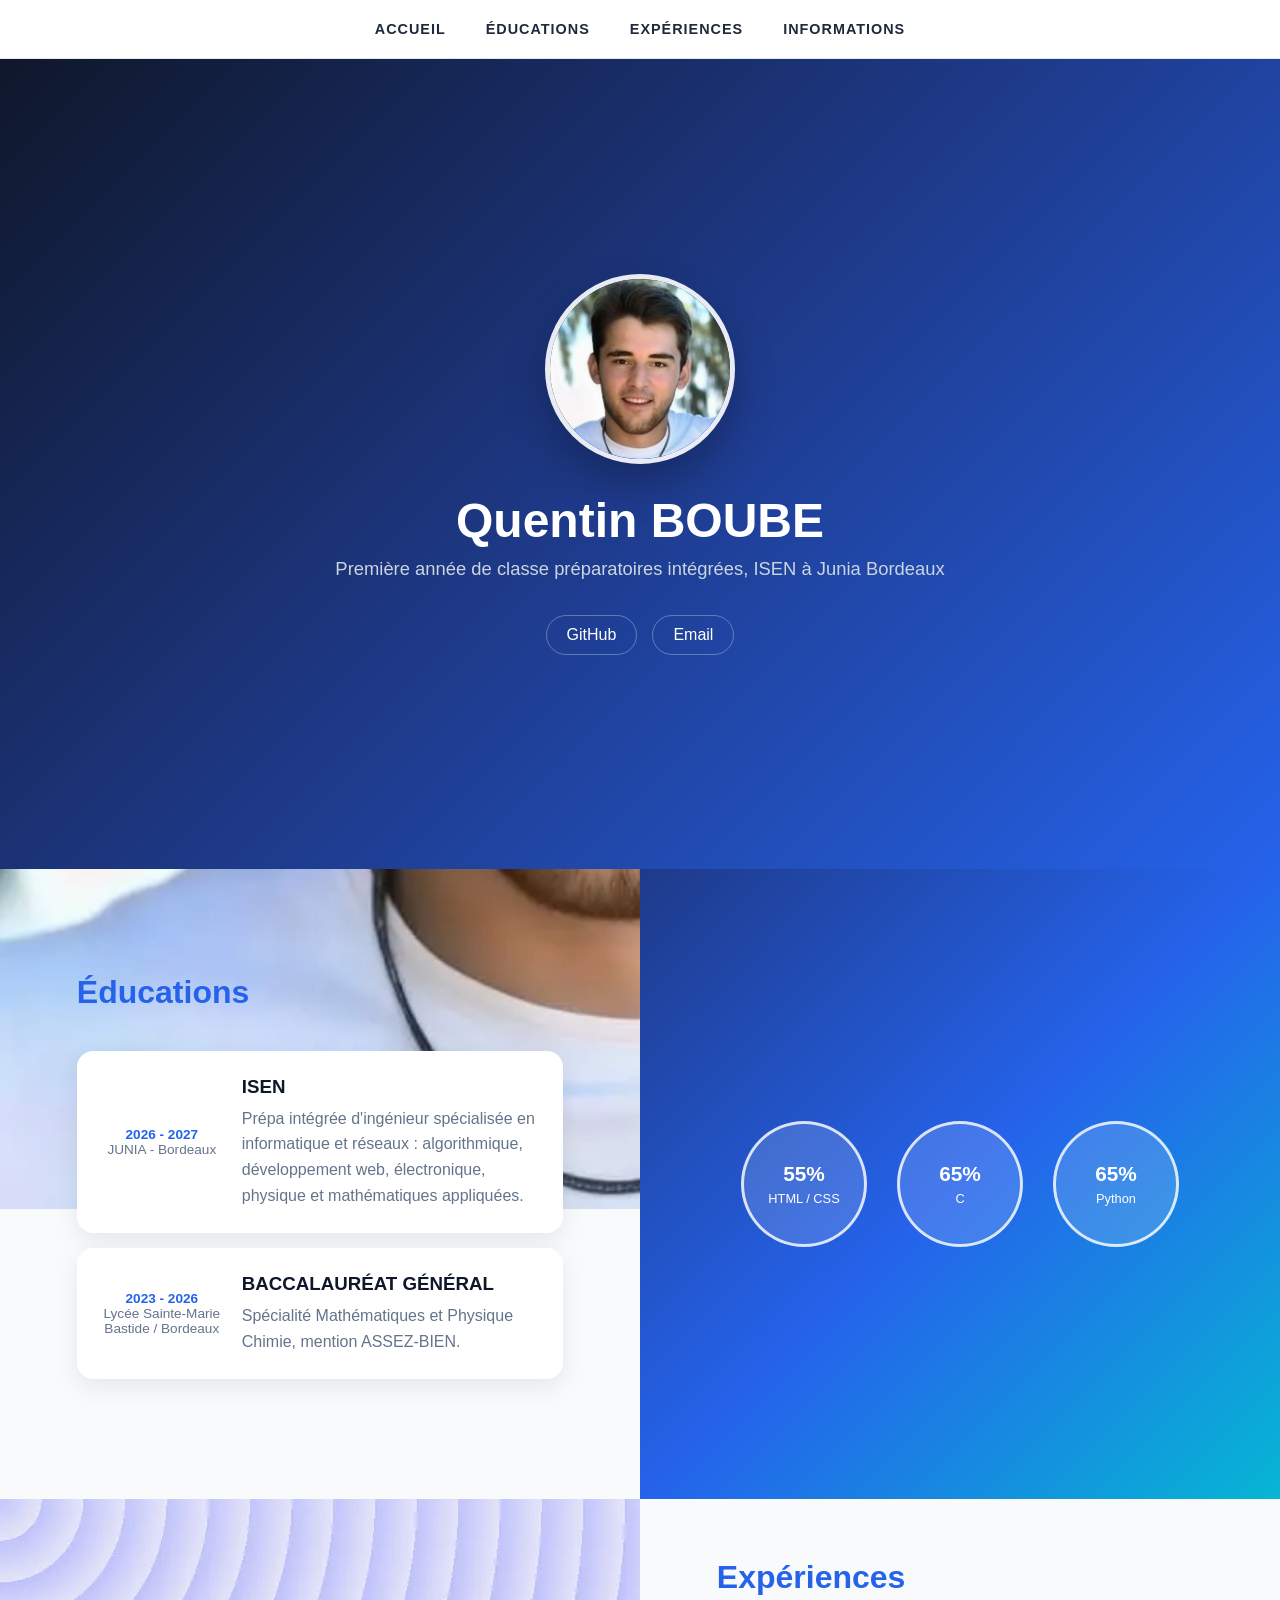
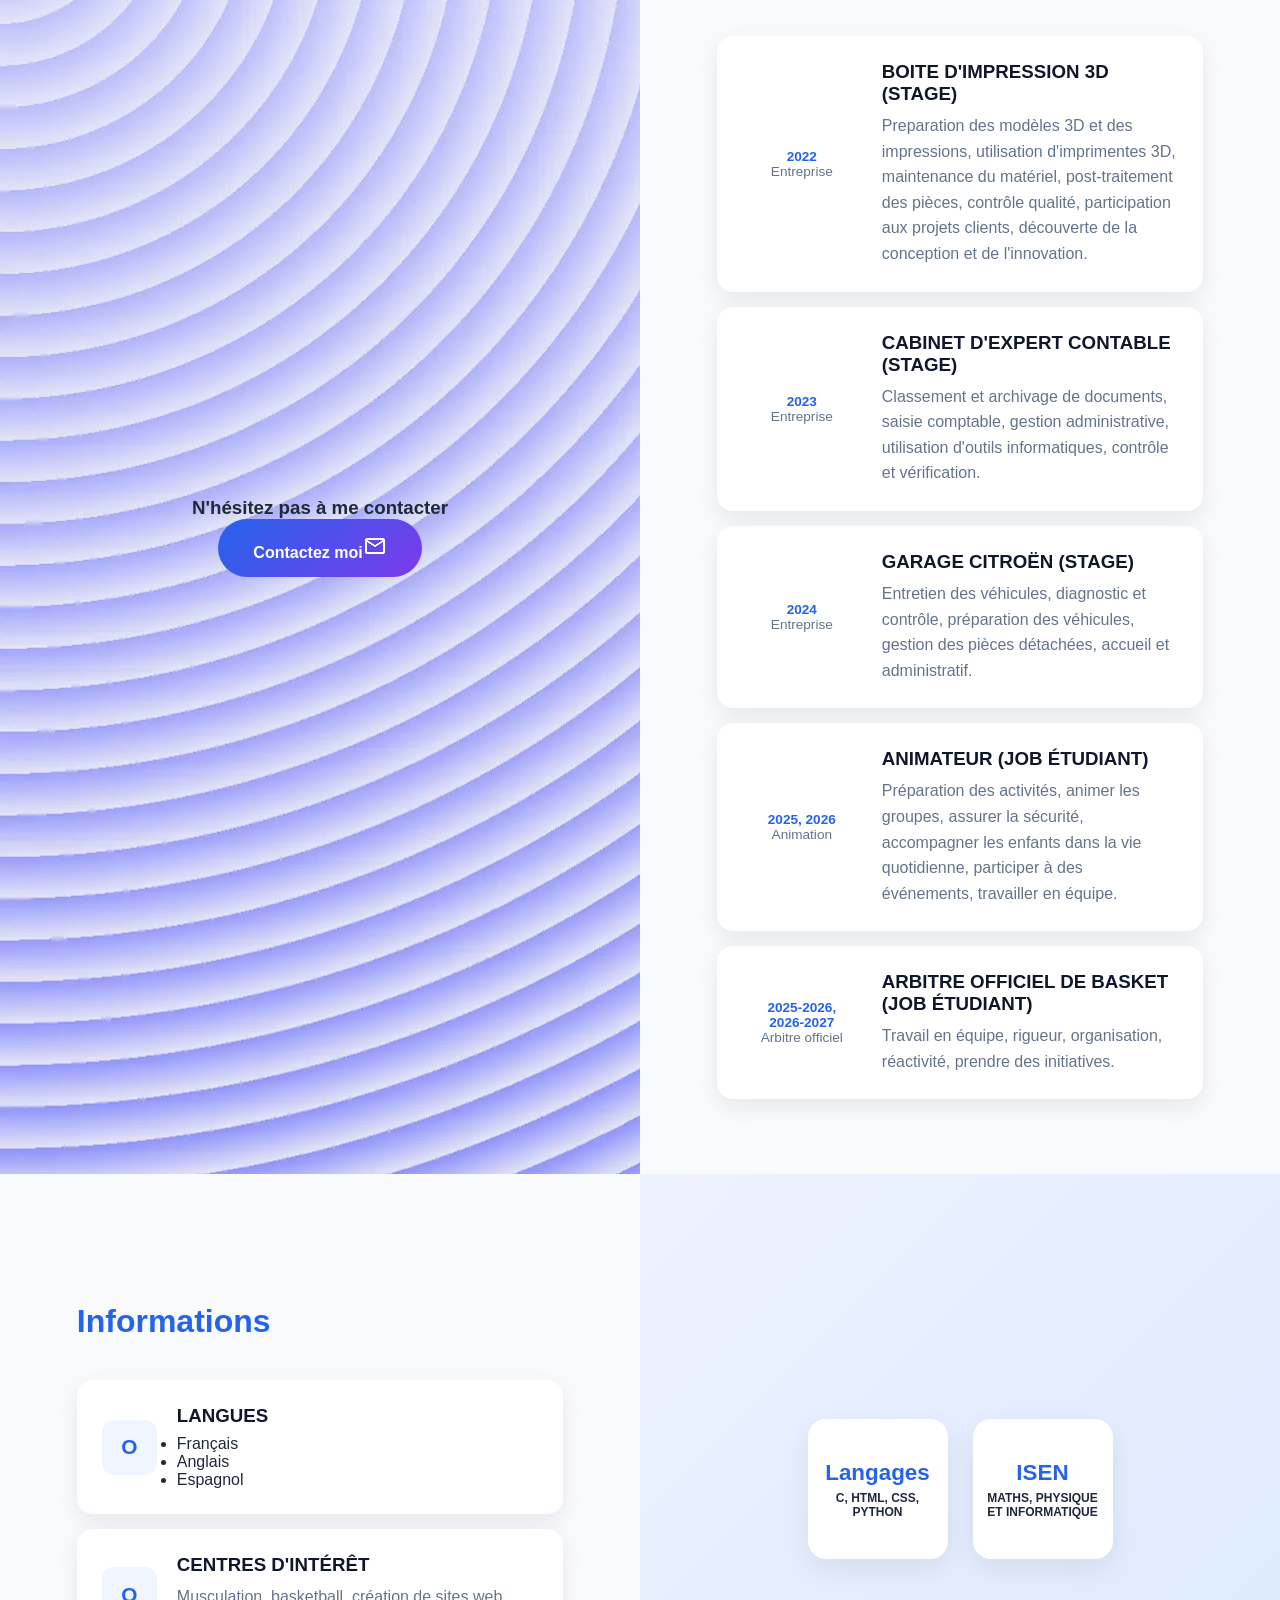
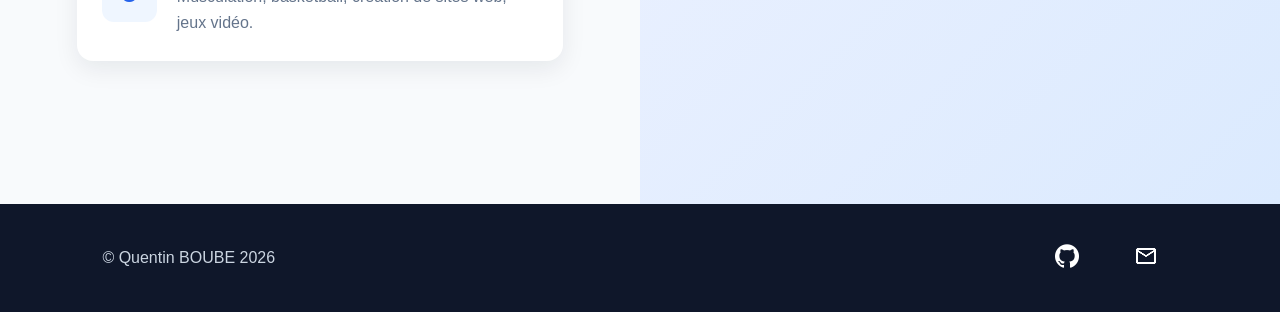
==== index.html @ 9fb9b9cd "modif du nom" ====
<!doctype html>
<html lang="fr">
  <head>
    <meta charset="UTF-8" />
    <meta name="viewport" content="width=device-width, initial-scale=1.0" />
    <title>CV - BOUBE</title>
    <link rel="stylesheet" href="./css/style.css" />
  </head>



  
  <body>
    <header>
      <nav>
        <ul>
          <li><a href="#accueil">Accueil</a></li>
          <li><a href="#educations">Éducations</a></li>
          <li><a href="#experiences">Expériences</a></li>
          <li><a href="#informations">Informations</a></li>
        </ul>
      </nav>
    </header>

    <main>
      <section id="accueil">
        <div class="haut">
          <img src="./image/Photo_profil.webp" alt="Photo de profil" />
          <h1>Quentin BOUBE</h1>
          <p>Première année de classe préparatoires intégrées, ISEN à Junia Bordeaux</p>
          <div class="liens">
            <a href="https://github.com/quentinboube" target="_blank">GitHub</a>
            <a href="mailto:quentin.boube@student.junia.com">Email</a>
          </div>
        </div>
      </section>

      <section id="educations">
        <div class="gauche">
          <h2>Éducations</h2>
          <article>
            <div class="date">
              <span>2026 - 2027</span>
              <span>JUNIA - Bordeaux</span>
            </div>
            <div class="texte">
              <h3>ISEN</h3>
              <p>
                Prépa intégrée d'ingénieur spécialisée en informatique et
                réseaux : algorithmique, développement web, électronique,
                physique et mathématiques appliquées.
              </p>
            </div>
          </article>
          <article>
            <div class="date">
              <span>2023 - 2026</span>
              <span>Lycée Sainte-Marie Bastide / Bordeaux</span>
            </div>
            <div class="texte">
              <h3>Baccalauréat général</h3>
              <p>Spécialité Mathématiques et Physique Chimie, mention ASSEZ-BIEN.</p>
            </div>
          </article>
        </div>
        <aside class="droite">
          <div class="cercle">
            <span>55%</span>
            <p>HTML / CSS</p>
          </div>
          <div class="cercle">
            <span>65%</span>
            <p>C</p>
          </div>
          <div class="cercle">
            <span>65%</span>
            <p>Python</p>
          </div>
        </aside>
      </section>

      <section id="experiences">
        <aside class="droite">
          <h3>N'hésitez pas à me contacter</h3>
          <a href="mailto:quentin.boube@student.junia.com" class="bouton">Contactez moi<img src="./image/mail.webp" alt="icone mail" /></a>
        </aside>
        <div class="gauche">
          <h2>Expériences</h2>
          <article>
            <div class="date">
              <span>2022</span>
              <span>Entreprise</span>
            </div>
            <div class="texte">
              <h3>Boite d'impression 3D (stage)</h3>
              <p>
                Preparation des modèles 3D et des impressions, utilisation d'imprimentes 3D, maintenance du matériel, post-traitement des pièces, 
                contrôle qualité, participation aux projets clients, découverte de la conception et de l'innovation.
              </p>
            </div>
          </article>
          <article>
            <div class="date">
              <span>2023</span>
              <span>Entreprise</span>
            </div>
            <div class="texte">
              <h3>Cabinet d'expert contable (stage)</h3>
              <p>
                Classement et archivage de documents, saisie comptable, gestion administrative, utilisation d'outils informatiques, contrôle et vérification.
              </p>
            </div>
          </article>
          <article>
            <div class="date">
              <span>2024</span>
              <span>Entreprise</span>
            </div>
            <div class="texte">
              <h3>Garage Citroën (stage)</h3>
              <p>
                Entretien des véhicules, diagnostic et contrôle, préparation des véhicules, gestion des pièces détachées, accueil et administratif.
              </p>
            </div>
          </article>
          <article>
            <div class="date">
              <span>2025, 2026</span>
              <span>Animation</span>
            </div>
            <div class="texte">
              <h3>Animateur (job étudiant)</h3>
              <p>
                Préparation des activités, animer les groupes, assurer la sécurité, accompagner les enfants dans la vie quotidienne, participer à des événements, travailler en équipe.
              </p>
            </div>
          </article>
          <article>
            <div class="date">
              <span>2025-2026, <br>2026-2027</span>
              <span>Arbitre officiel</span>
            </div>
            <div class="texte">
              <h3>Arbitre officiel de basket (job étudiant)</h3>
              <p>
                Travail en équipe, rigueur, organisation, réactivité, prendre des initiatives.
              </p>
            </div>
          </article>
        </div>
      </section>

      <section id="informations">
        <div class="gauche">
          <h2>Informations</h2>
          <article>
            <div class="icone">O</div>
            <div class="texte">
              <h3>Langues</h3>
              <p>
                <ul>
                  <li>Français</li>
                  <li>Anglais</li>
                  <li>Espagnol</li>
                </ul>
              </p>
            </div>
          </article>
          <article>
            <div class="icone">O</div>
            <div class="texte">
              <h3>Centres d'intérêt</h3>
              <p>
                Musculation, basketball, création de sites web, jeux vidéo.
              </p>
            </div>
          </article>
        </div>
        <aside class="droite">
          <div class="carre">
            <span>Langages</span>
            <p>C, HTML, CSS, PYTHON</p>
          </div>
          <div class="carre">
            <span>ISEN</span>
            <p>Maths, physique et informatique</p>
          </div>
        </aside>
      </section>
    </main>

    <footer>
      <p>© Quentin BOUBE 2026</p>
      <div class="liens">
        <a href="https://github.com/quentinboube" target="_blank"><img src="./image/github.webp" alt="GitHub"/></a>
        <a href="mailto:quentin.boube@student.junia.com"><img src="./image/mail.webp" alt="Email" /></a>
      </div>
    </footer>
  </body>
</html>
---- css/style.css ----
:root{
    --bg:#f8fafc;
    --card:#ffffff;
    --text:#1e293b;
    --text-light:#64748b;

    --primary:#2563eb;
    --secondary:#7c3aed;
    --accent:#06b6d4;

    --dark:#0f172a;
    --border:#e2e8f0;

    scroll-behavior:smooth;
}

/* RESET */

body{
    margin:0;
    padding:0;
    font-family:'Segoe UI',Tahoma,Geneva,Verdana,sans-serif;
    color:var(--text);
    background:var(--bg);
}

h1,h2,h3,p,ul{
    margin:0;
    padding:0;
}

/* HEADER */

header{
    position:sticky;
    top:0;
    background:rgba(255,255,255,0.95);
    backdrop-filter:blur(10px);
    border-bottom:1px solid var(--border);
    z-index:1000;
}

nav ul{
    display:flex;
    justify-content:center;
    list-style:none;
    gap:40px;
    padding:20px;
}

nav a{
    text-decoration:none;
    color:var(--text);
    font-size:.9rem;
    font-weight:600;
    text-transform:uppercase;
    letter-spacing:1px;
    position:relative;
    transition:.3s;
}

nav a::after{
    content:"";
    position:absolute;
    width:0;
    height:3px;
    bottom:-6px;
    left:0;
    background:linear-gradient(
        90deg,
        var(--primary),
        var(--secondary)
    );
    transition:.3s;
    border-radius:10px;
}

nav a:hover{
    color:var(--primary);
}

nav a:hover::after{
    width:100%;
}

/* ANIMATION */

@keyframes apparition{
    from{
        opacity:0;
        transform:translateY(30px);
    }

    to{
        opacity:1;
        transform:translateY(0);
    }
}

#accueil,
#educations,
#experiences,
#informations{
    scroll-margin-top:70px;
}

/* ACCUEIL */

#accueil{
    min-height:90vh;

    background:
    linear-gradient(
        135deg,
        #0f172a,
        #1e3a8a,
        #2563eb
    );

    color:white;

    display:flex;
    justify-content:center;
    align-items:center;
    text-align:center;

    padding:40px 20px;
    box-sizing:border-box;
}

.haut{
    animation:apparition 1s ease;
}

.haut img{
    width:180px;
    height:180px;
    border-radius:50%;
    object-fit:cover;
    border:5px solid rgba(255,255,255,.9);

    box-shadow:
        0 20px 40px rgba(0,0,0,.25);

    margin-bottom:25px;

    transition:.4s;
}

.haut img:hover{
    transform:scale(1.08);
}

.haut h1{
    font-size:3rem;
    font-weight:700;
    margin-bottom:10px;
}

.haut p{
    font-size:1.15rem;
    color:#cbd5e1;
    margin-bottom:35px;
}

/* LIENS */

.liens{
    display:flex;
    justify-content:center;
    gap:15px;
}

.liens a{
    text-decoration:none;
    color:white;

    padding:10px 20px;

    border-radius:50px;

    border:1px solid rgba(255,255,255,.3);

    transition:.3s;
}

.liens a:hover{
    background:var(--accent);
    border-color:var(--accent);

    transform:translateY(-3px);
}

/* SECTIONS */

#educations,
#experiences,
#informations{
    display:flex;
    min-height:70vh;
}

.gauche,
.droite{
    width:50%;
    padding:60px 6%;
    box-sizing:border-box;
}

.gauche{
    background-image: url("../image/Photo_profil.webp");
    min-height: 500px;
    background-attachment: fixed;
    background-position: center;
    background-repeat: no-repeat;
    background-size: cover;

    display:flex;
    flex-direction:column;
    justify-content:center;
}

.gauche h2{
    font-size:2rem;
    margin-bottom:40px;
    color:var(--primary);
}

/* ARTICLES */

article{
    display:flex;
    gap:20px;
    align-items: center;

    background:var(--card);

    padding:25px;
    margin-bottom:15px;

    border-radius:16px;

    box-shadow:
        0 8px 25px rgba(15,23,42,.08);

    transition:.3s;
}

article:hover{
    transform:translateY(-5px);

    box-shadow:
        0 20px 40px rgba(37,99,235,.15);
}

.date{
    width:120px;
    flex-shrink:0;
    text-align: center;

    display:flex;
    flex-direction:column;

    font-size:.85rem;
    color:var(--text-light);
}

.date span:first-child{
    color:var(--primary);
    font-weight:700;
}

.icone{
    width:55px;
    height:55px;

    display:flex;
    align-items:center;
    justify-content:center;

    border-radius:12px;

    background:#eff6ff;

    color:var(--primary);

    font-size:1.3rem;
    font-weight:bold;

    flex-shrink:0;
}

.texte{
    flex:1;
}

.texte h3{
    margin-bottom:8px;
    color:var(--dark);
    text-transform:uppercase;
}

.texte p{
    color:var(--text-light);
    line-height:1.6;
}

/* EDUCATIONS */

#educations .droite{
    background:
    linear-gradient(
        135deg,
        #1e3a8a,
        #2563eb,
        #06b6d4
    );

    display:flex;
    justify-content:center;
    align-items:center;
    gap:30px;
    flex-wrap:wrap;
    color:white;
}

.cercle{
    width:120px;
    height:120px;

    border-radius:50%;

    border:3px solid rgba(255,255,255,.8);

    background:rgba(255,255,255,.15);

    backdrop-filter:blur(8px);

    display:flex;
    flex-direction:column;
    justify-content:center;
    align-items:center;
    transition:.3s;
}

.cercle:hover{
    transform:scale(1.1);
    background:white;
    color:var(--primary);
}

.cercle span{
    font-size:1.3rem;
    font-weight:700;
}

.cercle p{
    margin-top:5px;
    font-size:.8rem;
}

/* EXPERIENCES */

#experiences .droite{
    background-image: url(../image/fond.webp);

    display:flex;
    flex-direction:column;
    justify-content:center;
    align-items:center;
    text-align:center;
}

#experiences .droite p{
    font-size:1.4rem;
    color:var(--dark);
    margin-bottom:25px;
}

.bouton{
    text-decoration:none;

    background:
    linear-gradient(
        135deg,
        var(--primary),
        var(--secondary)
    );

    color:white;

    padding:15px 35px;

    border-radius:50px;

    font-weight:600;

    transition:.3s;
}

.bouton:hover{
    transform:translateY(-4px);

    box-shadow:
        0 12px 30px rgba(124,58,237,.3);
}

/* INFORMATIONS */

#informations .droite{
    background:
    linear-gradient(
        135deg,
        #eef2ff,
        #dbeafe
    );

    display:flex;
    justify-content:center;
    align-items:center;
    gap:25px;
    flex-wrap:wrap;
}

.carre{
    width:120px;
    height:120px;
    padding: 10px;

    background:white;
    
    border-radius:18px;

    display:flex;
    flex-direction:column;
    justify-content:center;
    align-items:center;

    box-shadow:
        0 10px 30px rgba(15,23,42,.08);

    transition:.3s;
}

.carre:hover{
    transform:translateY(-8px);

    box-shadow:
        0 20px 40px rgba(37,99,235,.18);
}

.carre span{
    font-size:1.4rem;
    font-weight:700;
    color:var(--primary);
}

.carre p{
    margin-top:5px;
    color:var(--text);
    font-size:.75rem;
    font-weight:600;
    text-transform:uppercase;
    text-align: center;
}

/* FOOTER */

footer{
    background:var(--dark);
    color:#cbd5e1;

    padding:30px 8%;

    display:flex;
    justify-content:space-between;
    align-items:center;
}

footer .liens a{
    border:none;
}

footer .liens a:hover{
    background:none;
    color:#60a5fa;
}

/* RESPONSIVE */

@media(max-width:900px){

    #educations,
    #experiences,
    #informations{
        flex-direction:column;
    }

    .gauche,
    .droite{
        width:100%;
        padding:50px 6%;
    }

    #experiences .droite{
        order:2;
    }
}

@media(max-width:600px){

    nav ul{
        flex-wrap:wrap;
        gap:15px;
    }

    .haut h1{
        font-size:2.1rem;
    }

    article{
        flex-direction:column;
    }

    footer{
        flex-direction:column;
        text-align:center;
        gap:15px;
    }
}
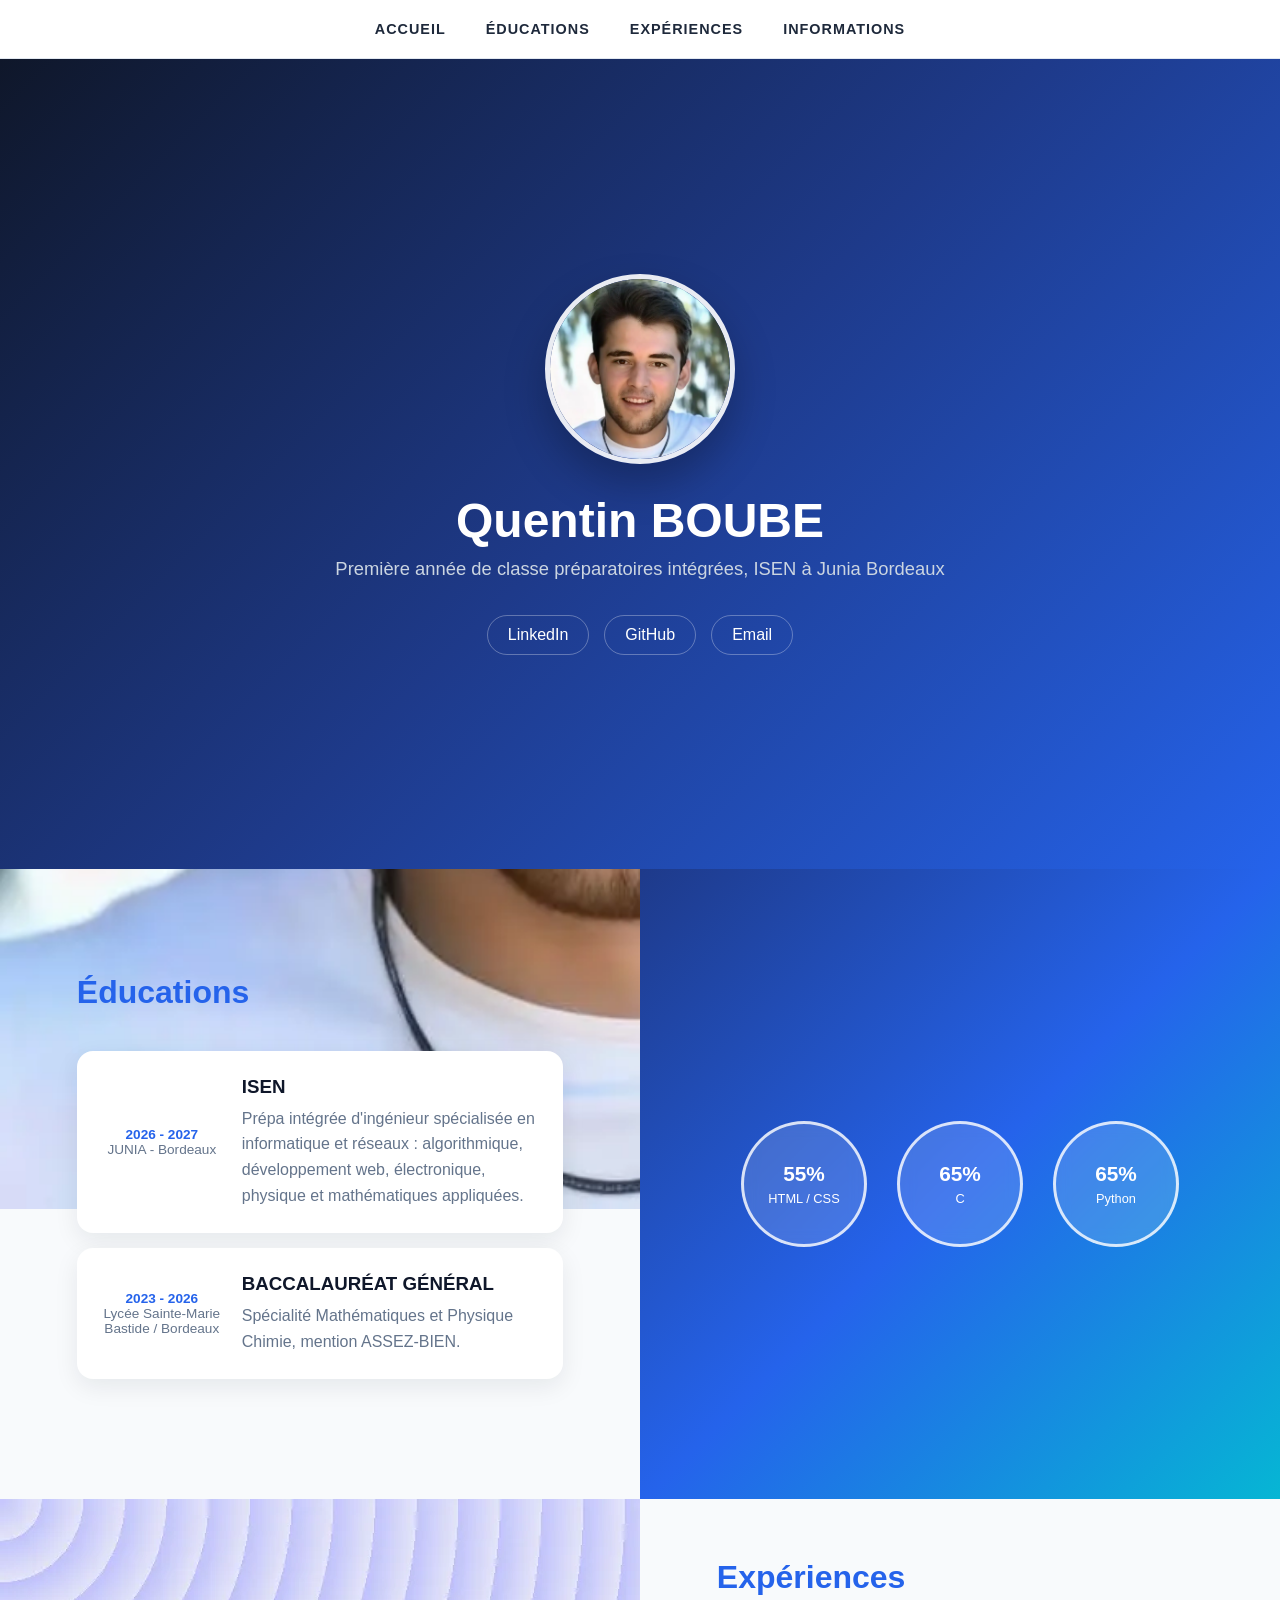
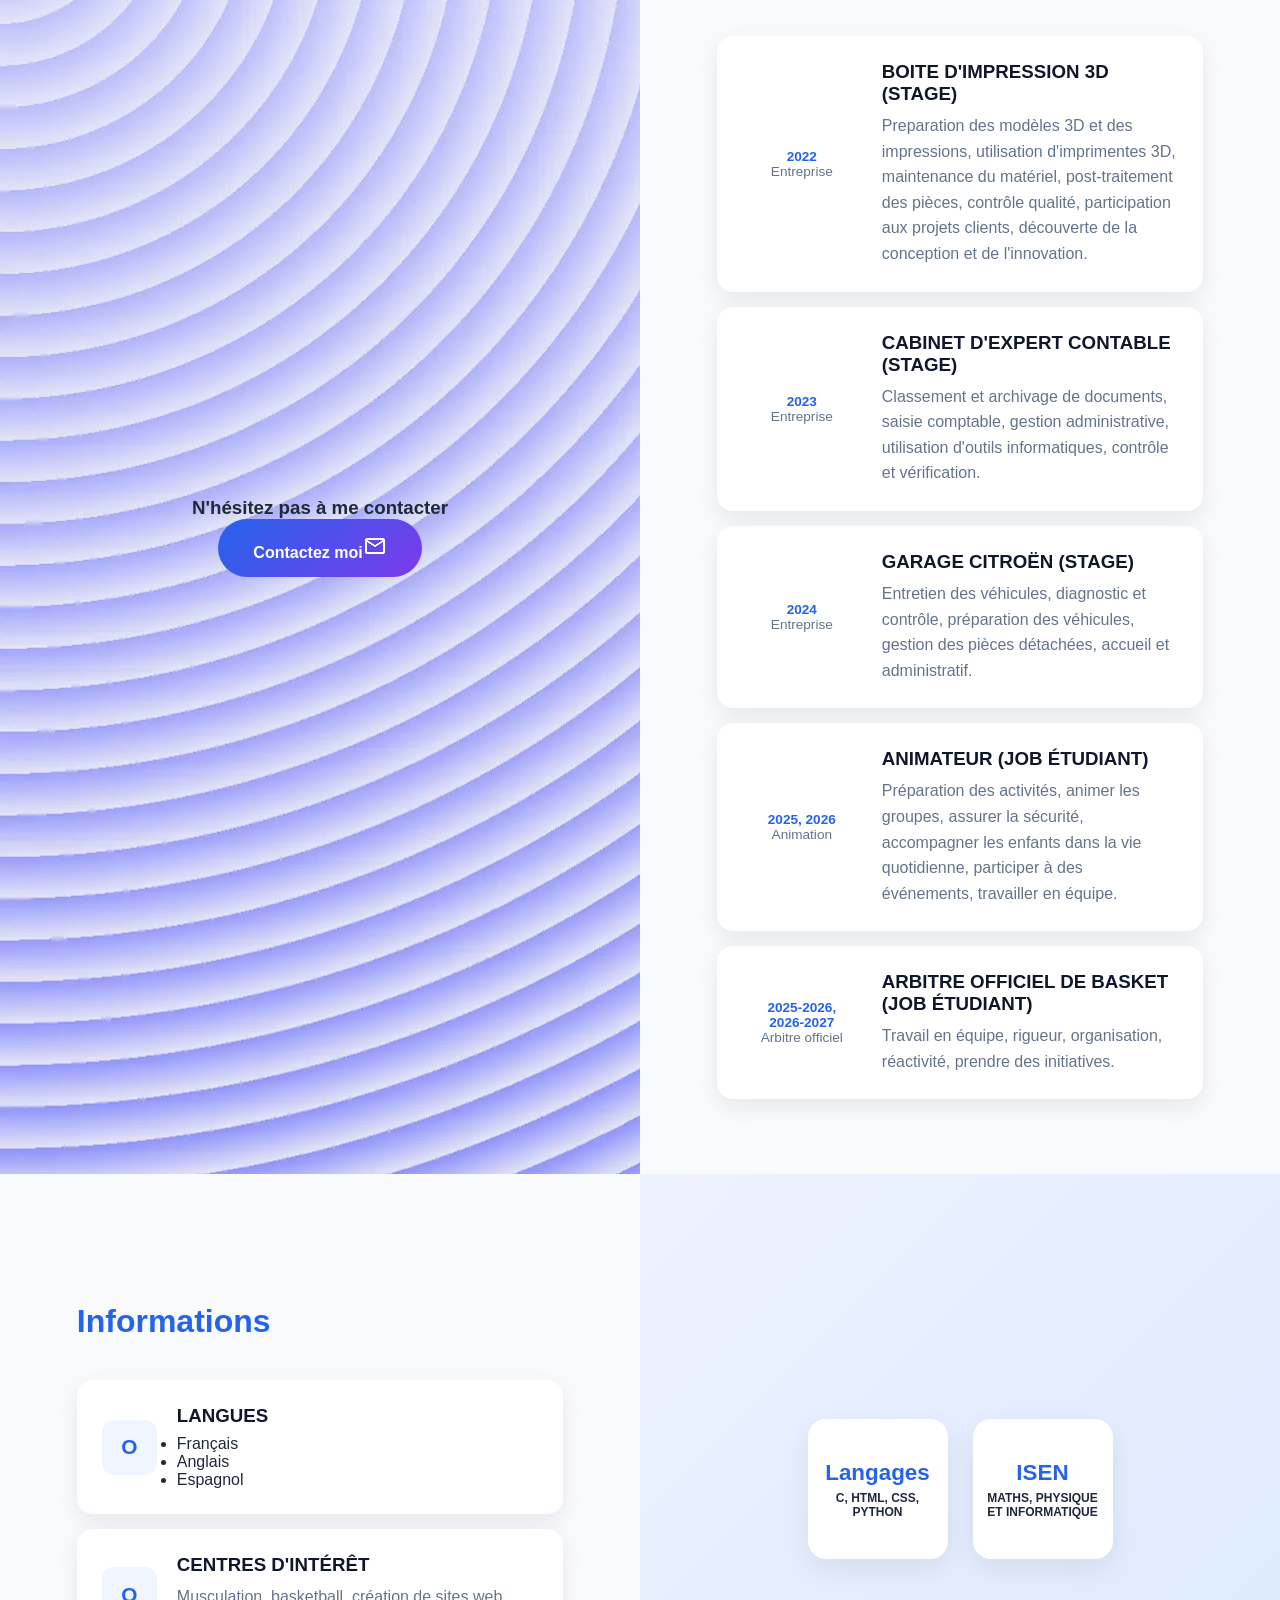
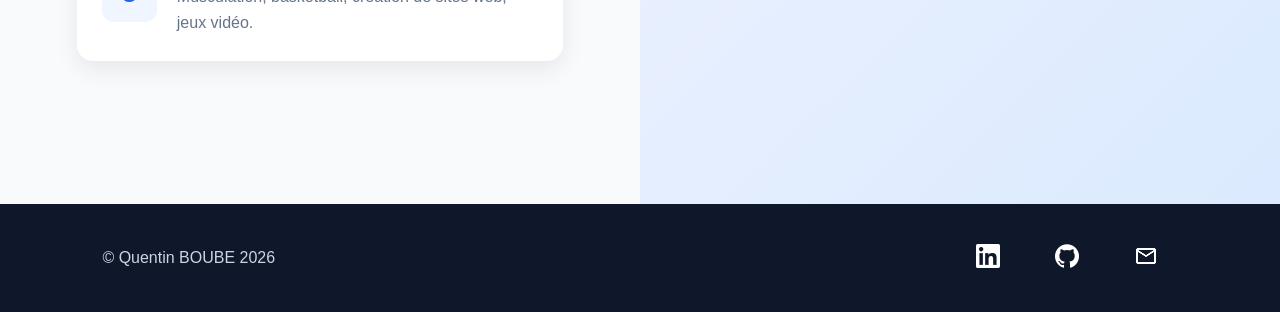
==== commit f6ddd32a: "rajout de LinkedIn" ====
--- a/index.html
+++ b/index.html
@@ -29,6 +29,7 @@
           <h1>Quentin BOUBE</h1>
           <p>Première année de classe préparatoires intégrées, ISEN à Junia Bordeaux</p>
           <div class="liens">
+            <a href="https://www.linkedin.com/in/quentin-boube-554311452/">LinkedIn</a>
             <a href="https://github.com/quentinboube" target="_blank">GitHub</a>
             <a href="mailto:quentin.boube@student.junia.com">Email</a>
           </div>
@@ -192,6 +193,7 @@
     <footer>
       <p>© Quentin BOUBE 2026</p>
       <div class="liens">
+        <a href="https://www.linkedin.com/in/quentin-boube-554311452/"><img src="./image/linkedin.png" alt="LinkedIn"/></a>
         <a href="https://github.com/quentinboube" target="_blank"><img src="./image/github.webp" alt="GitHub"/></a>
         <a href="mailto:quentin.boube@student.junia.com"><img src="./image/mail.webp" alt="Email" /></a>
       </div>
